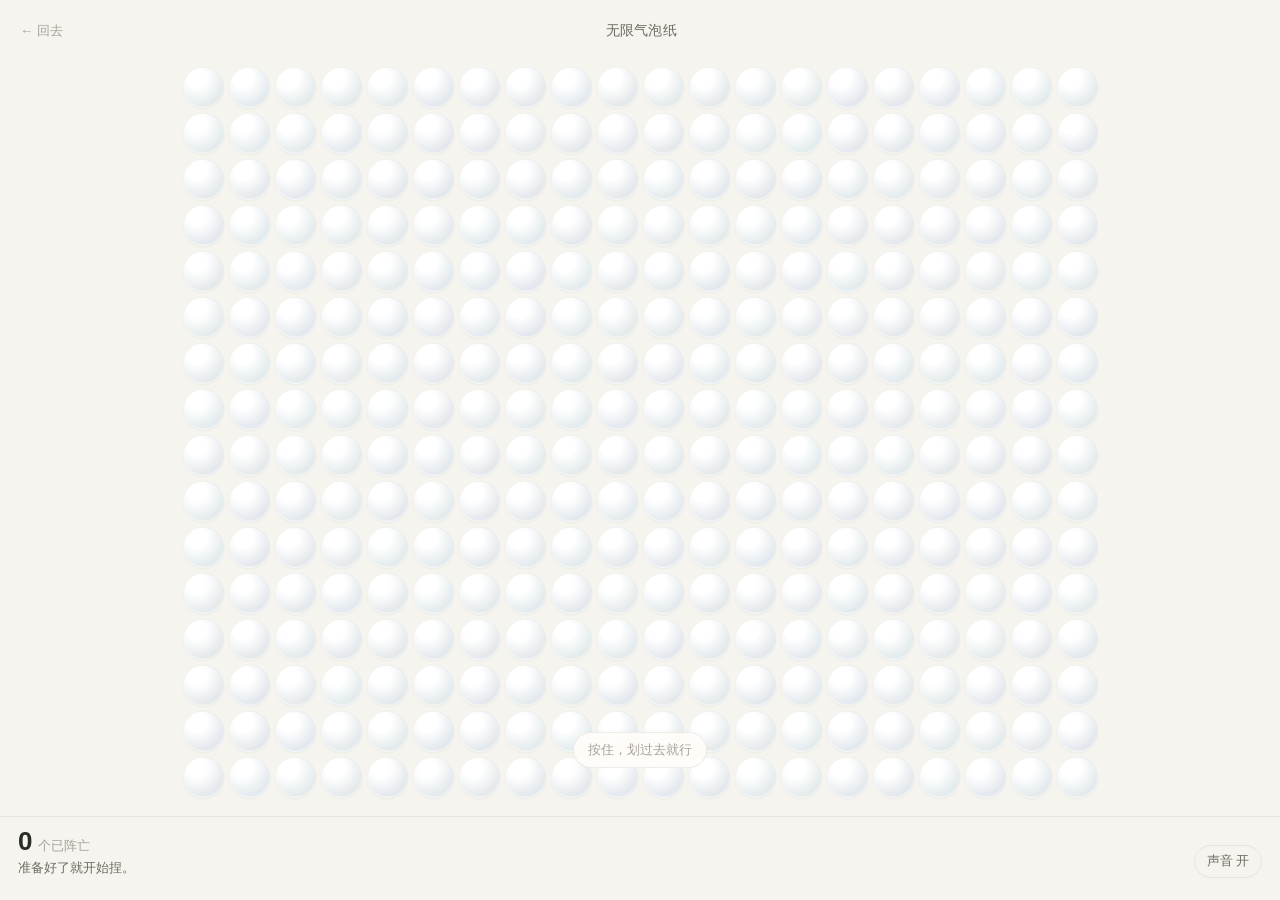
==== games/bubble.html @ 9f28b628 "feat: 首页 + 无限气泡纸（01）" ====
<!DOCTYPE html>
<html lang="zh-CN">
<head>
<meta charset="UTF-8">
<meta name="viewport" content="width=device-width, initial-scale=1, viewport-fit=cover, maximum-scale=1">
<meta name="theme-color" content="#f6f4ef">
<title>无限气泡纸 · 摸鱼室</title>
<meta name="description" content="一整屏捏不完的气泡纸。上班的时候打开，捏两下就行。不用注册，不上传任何东西。">
<link rel="stylesheet" href="../assets/style.css">
<link rel="stylesheet" href="../assets/bubble.css">
</head>
<body>

<div class="stage">

  <div class="top">
    <a class="back" href="../index.html">← 回去</a>
    <div class="title">无限气泡纸</div>
    <div style="width:44px"></div>
  </div>

  <main class="sheet" id="sheet" aria-label="气泡纸，按住或划过来捏破"></main>

  <div class="bottom">
    <div class="hud">
      <div class="num" id="num">0<span class="unit">个已阵亡</span></div>
      <div class="stat" id="stat">准备好了就开始捏。</div>
    </div>
    <button class="icon-btn" id="sound" type="button" aria-pressed="true">声音 开</button>
  </div>

</div>

<div class="tip" id="tip">按住，划过去就行</div>
<div class="toast" id="toast"></div>

<script src="../assets/audio.js"></script>
<script src="../assets/bubble.js"></script>
</body>
</html>
---- assets/style.css ----
/* ===========================================================
   摸鱼室 · 基础样式
   设计意图：看起来像个记事本，不像个游戏（假设里就要求"不像纯娱乐"）
   所以：无渐变背景、无霓虹、无弹窗、无音效默认最大声
   =========================================================== */

:root {
  --paper: #f6f4ef;
  --ink: #2b2b28;
  --ink-2: #6f6a61;
  --ink-3: #a8a29a;
  --line: rgba(43, 43, 40, 0.08);
  --card: #fffdf9;
  --radius: 16px;
  --font: -apple-system, BlinkMacSystemFont, "Segoe UI", "PingFang SC",
    "Hiragino Sans GB", "Microsoft YaHei", sans-serif;
}

* { box-sizing: border-box; }

html, body {
  margin: 0;
  padding: 0;
  height: 100%;
}

body {
  background: var(--paper);
  color: var(--ink);
  font-family: var(--font);
  -webkit-font-smoothing: antialiased;
  text-rendering: optimizeLegibility;
}

a { color: inherit; text-decoration: none; }

/* ---------- 首页 ---------- */

.wrap {
  max-width: 560px;
  margin: 0 auto;
  padding: 48px 22px 64px;
}

.brand {
  font-size: 13px;
  letter-spacing: 0.18em;
  color: var(--ink-3);
  text-transform: uppercase;
  margin: 0 0 26px;
}

h1 {
  font-size: 30px;
  line-height: 1.28;
  font-weight: 600;
  letter-spacing: -0.01em;
  margin: 0 0 10px;
}

.lede {
  font-size: 15px;
  line-height: 1.7;
  color: var(--ink-2);
  margin: 0 0 34px;
}

.cards { display: grid; gap: 12px; }

.card {
  display: flex;
  align-items: center;
  gap: 14px;
  background: var(--card);
  border: 1px solid var(--line);
  border-radius: var(--radius);
  padding: 18px 18px;
  transition: transform 0.16s ease, border-color 0.16s ease;
}

.card:active { transform: scale(0.985); }

@media (hover: hover) {
  .card:hover { border-color: rgba(43, 43, 40, 0.2); }
}

.card .idx {
  flex: 0 0 auto;
  width: 34px;
  height: 34px;
  border-radius: 10px;
  background: #efebe2;
  display: grid;
  place-items: center;
  font-size: 13px;
  color: var(--ink-2);
  font-variant-numeric: tabular-nums;
}

.card .body { flex: 1 1 auto; min-width: 0; }

.card .name {
  font-size: 16px;
  font-weight: 600;
  margin: 0 0 3px;
}

.card .desc {
  font-size: 13px;
  color: var(--ink-2);
  margin: 0;
  line-height: 1.5;
}

.card .go {
  flex: 0 0 auto;
  font-size: 13px;
  color: var(--ink-3);
}

.card.soon {
  opacity: 0.5;
  pointer-events: none;
}

.card.soon .go::after { content: "施工中"; }

.foot {
  margin-top: 40px;
  font-size: 12px;
  line-height: 1.8;
  color: var(--ink-3);
}

.foot strong { color: var(--ink-2); font-weight: 500; }

/* ---------- 游戏页通用骨架 ---------- */

.stage {
  height: 100dvh;
  display: flex;
  flex-direction: column;
  overflow: hidden;
  -webkit-user-select: none;
  user-select: none;
  -webkit-tap-highlight-color: transparent;
}

.top {
  flex: 0 0 auto;
  display: flex;
  align-items: center;
  justify-content: space-between;
  gap: 12px;
  padding: 16px 18px 6px;
}

.top .title {
  font-size: 14px;
  font-weight: 500;
  letter-spacing: 0.02em;
  color: var(--ink-2);
}

.top .back {
  font-size: 13px;
  color: var(--ink-3);
  padding: 6px 2px;
}

.bottom {
  flex: 0 0 auto;
  display: flex;
  align-items: flex-end;
  justify-content: space-between;
  gap: 14px;
  padding: 10px 18px 22px;
  border-top: 1px solid var(--line);
}

.hud { min-width: 0; }

.hud .num {
  font-size: 26px;
  font-weight: 600;
  font-variant-numeric: tabular-nums;
  line-height: 1.1;
  letter-spacing: -0.01em;
}

.hud .num .unit {
  font-size: 13px;
  font-weight: 400;
  color: var(--ink-3);
  margin-left: 6px;
  letter-spacing: 0;
}

.hud .stat {
  font-size: 12.5px;
  color: var(--ink-2);
  margin-top: 4px;
  height: 18px;
  white-space: nowrap;
  overflow: hidden;
  text-overflow: ellipsis;
}

.icon-btn {
  flex: 0 0 auto;
  appearance: none;
  border: 1px solid var(--line);
  background: transparent;
  color: var(--ink-2);
  font-family: var(--font);
  font-size: 12.5px;
  padding: 7px 12px;
  border-radius: 999px;
  cursor: pointer;
}

.icon-btn:active { background: #efebe2; }

.toast {
  position: fixed;
  left: 50%;
  bottom: 104px;
  transform: translate(-50%, 10px);
  opacity: 0;
  background: rgba(43, 43, 40, 0.92);
  color: #f6f4ef;
  padding: 10px 16px;
  border-radius: 999px;
  font-size: 13.5px;
  line-height: 1.4;
  max-width: 80vw;
  text-align: center;
  pointer-events: none;
  transition: opacity 0.26s ease, transform 0.26s ease;
  z-index: 20;
}

.toast.on {
  opacity: 1;
  transform: translate(-50%, 0);
}
---- assets/bubble.css ----
/* 无限气泡纸 —— 专属样式 */

.sheet {
  --cols: 8;
  --d: 36px;
  flex: 1 1 auto;
  min-height: 0;
  display: grid;
  grid-template-columns: repeat(var(--cols), var(--d));
  justify-content: center;
  align-content: center;
  gap: 5px;
  padding: 8px 6px 12px;
  overflow: hidden;
  touch-action: none;
  cursor: pointer;
}

/* 尺寸由 JS 算好（始终是正方形），避免不同屏幕下压成椭圆 */
.b {
  width: var(--d);
  height: var(--d);
  border-radius: 50%;
  background: radial-gradient(
    circle at 34% 27%,
    #ffffff 0%,
    #ffffff 24%,
    hsl(var(--h, 200) var(--s, 20%) 91%) 70%,
    hsl(var(--h, 200) var(--s, 20%) 86%) 100%
  );
  box-shadow: inset 0 -1px 2px rgba(255, 255, 255, 0.95),
    inset 0 0 0 0.5px rgba(150, 148, 140, 0.16),
    0 1px 2px rgba(60, 55, 45, 0.05);
  transform: scale(1);
  will-change: transform, opacity;
}

/* 捏破：先弹一下，再瘪下去 */
.b.pop {
  animation: bpop 0.42s cubic-bezier(0.2, 0.9, 0.3, 1) forwards;
  background: radial-gradient(
    circle at 50% 50%,
    hsl(var(--h, 196) 8% 84%) 0%,
    hsl(var(--h, 196) 7% 75%) 100%
  );
  box-shadow: inset 0 1px 3px rgba(60, 55, 45, 0.14);
}

@keyframes bpop {
  0% { transform: scale(1); }
  22% { transform: scale(1.16); }
  56% { transform: scale(0.92); }
  100% { transform: scale(0.86); opacity: 0.22; }
}

/* 补货：慢慢鼓回来 */
.b.refill { animation: brefill 0.28s ease-out; }

@keyframes brefill {
  from { transform: scale(0.7); opacity: 0.3; }
  to { transform: scale(1); opacity: 1; }
}

/* 首次提示，摸过一次就消失 */
.tip {
  position: fixed;
  left: 50%;
  bottom: 132px;
  transform: translateX(-50%);
  font-size: 13px;
  color: var(--ink-3);
  background: rgba(255, 253, 249, 0.9);
  padding: 8px 14px;
  border-radius: 999px;
  border: 1px solid var(--line);
  pointer-events: none;
  transition: opacity 0.4s ease;
  z-index: 10;
}

.tip.off { opacity: 0; }

@media (prefers-reduced-motion: reduce) {
  .b.pop { animation: none; opacity: 0.22; transform: scale(0.88); }
  .b.refill { animation: none; }
  .toast, .tip { transition: none; }
}
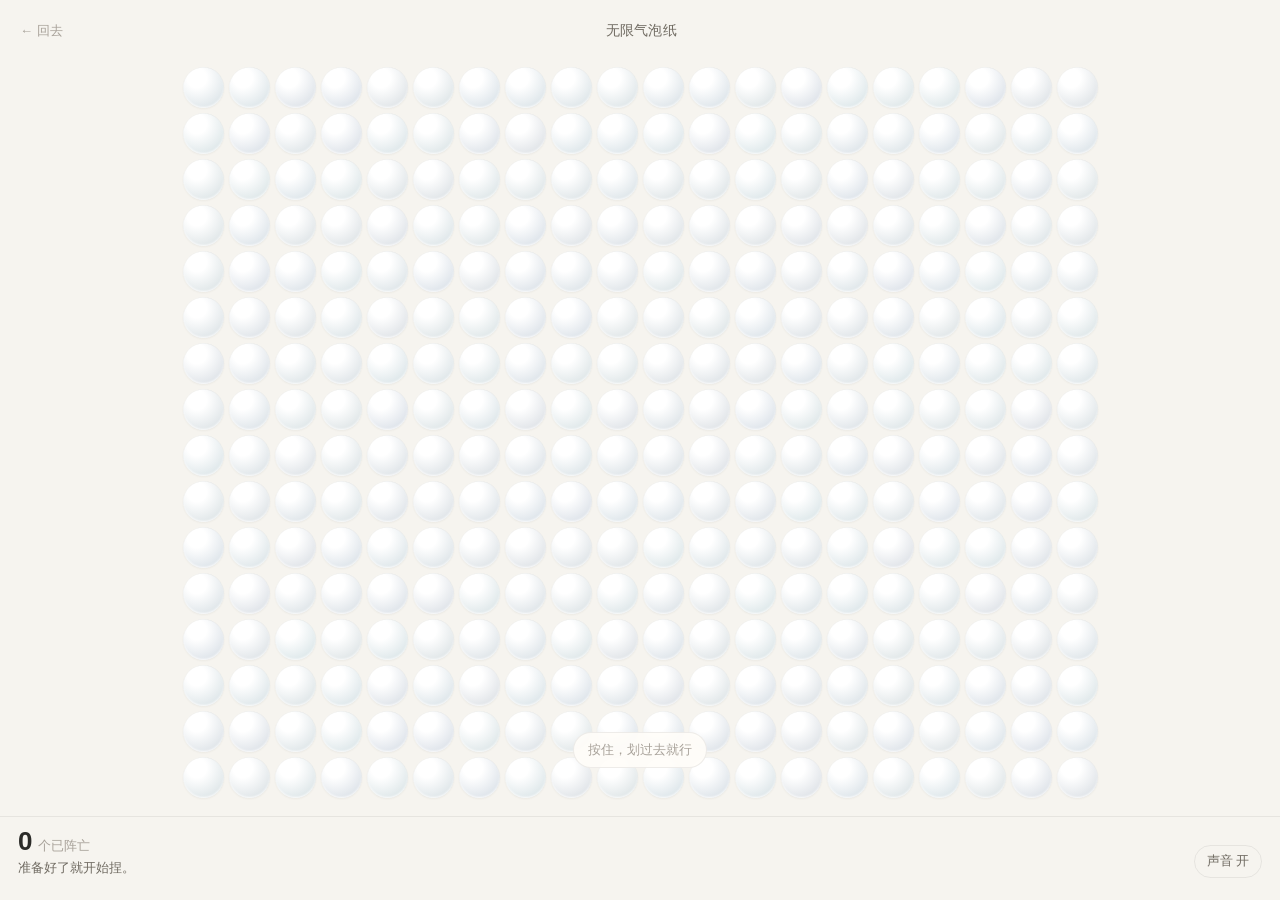
==== commit 5dc57e51: "feat: 接入 Cloudflare Web Analytics" ====
--- a/games/bubble.html
+++ b/games/bubble.html
@@ -36,5 +36,9 @@
 
 <script src="../assets/audio.js"></script>
 <script src="../assets/bubble.js"></script>
+
+<!-- Cloudflare Web Analytics -->
+<script type='module' src='https://static.cloudflareinsights.com/beacon.min.js' data-cf-beacon='{"token": "5e0151bcc2c84df5b89fc3de5ea7a803"}'></script>
+<!-- End Cloudflare Web Analytics -->
 </body>
 </html>
